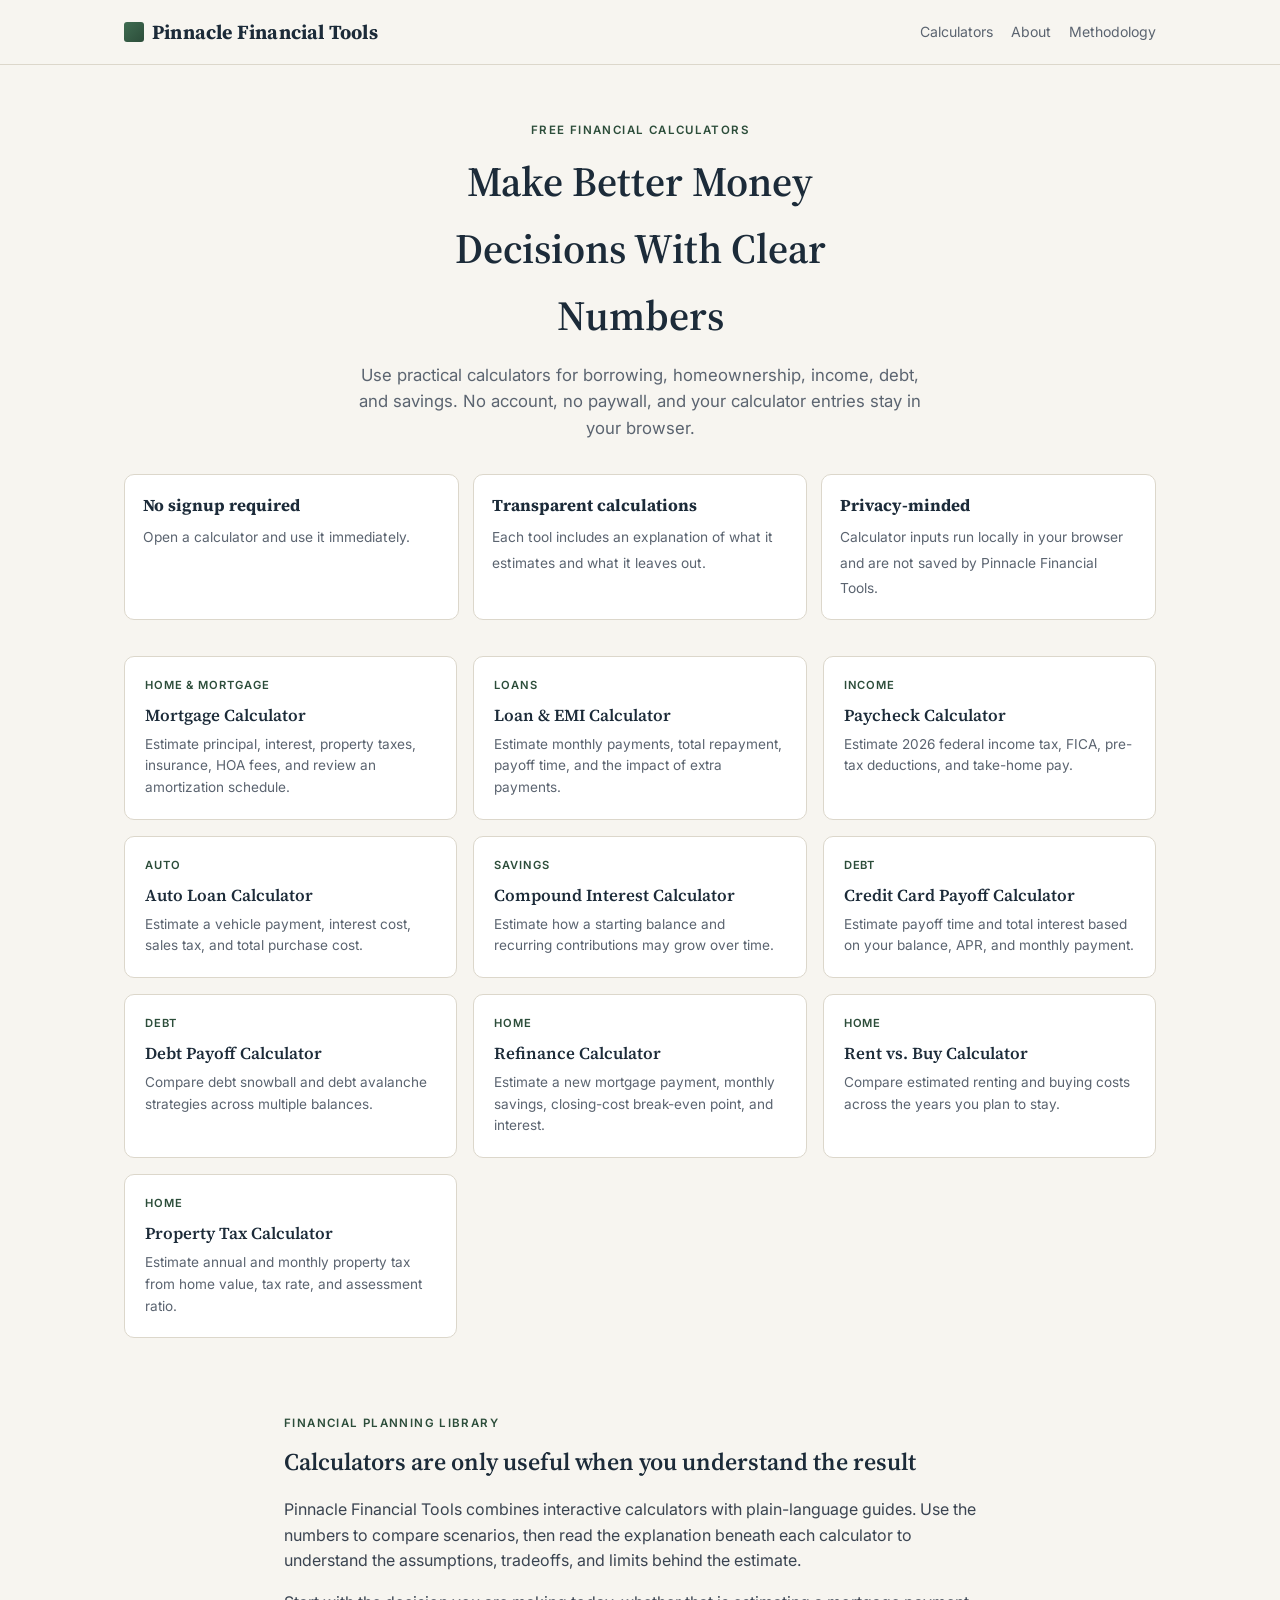
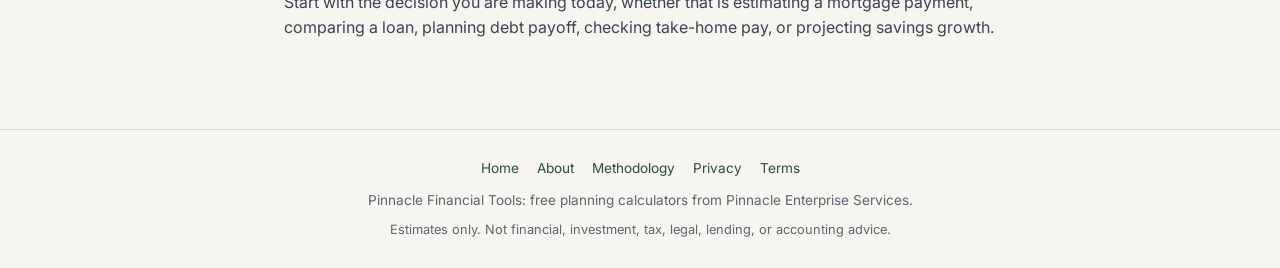
==== index.html @ a16d4d24 "Add files via upload" ====
<!DOCTYPE html>
<html lang="en">
<head>
<meta charset="UTF-8">
<meta name="viewport" content="width=device-width, initial-scale=1.0">
<title>Free Financial Calculators | Pinnacle Financial Tools</title>
<meta name="description" content="Free financial calculators for mortgages, loans, paycheck estimates, debt payoff, savings, refinancing, property tax, and more. No signup required.">
<meta name="robots" content="index,follow">
<link rel="canonical" href="https://pinnacle-financial-tools.netlify.app/">
<link rel="preconnect" href="https://fonts.googleapis.com">
<link href="https://fonts.googleapis.com/css2?family=Source+Serif+4:opsz,wght@8..60,400;8..60,600;8..60,700&family=Inter:wght@400;500;600;700&family=IBM+Plex+Mono:wght@400;500&display=swap" rel="stylesheet">
<link rel="stylesheet" href="styles.css">
</head>
<body><header class="site"><div class="site-inner"><div class="logo"><a class="brand-link" href="index.html"><span class="mark"></span>Pinnacle Financial Tools</a></div><nav class="site"><a href="index.html#calculators">Calculators</a><a href="about.html">About</a><a href="methodology.html">Methodology</a></nav></div></header>
<main>
<section class="top-hero"><div class="eyebrow">Free Financial Calculators</div><h1>Make Better Money Decisions With Clear Numbers</h1><p>Use practical calculators for borrowing, homeownership, income, debt, and savings. No account, no paywall, and your calculator entries stay in your browser.</p></section>
<section class="trust-strip" aria-label="Site benefits"><div class="trust-item"><strong>No signup required</strong><span>Open a calculator and use it immediately.</span></div><div class="trust-item"><strong>Transparent calculations</strong><span>Each tool includes an explanation of what it estimates and what it leaves out.</span></div><div class="trust-item"><strong>Privacy-minded</strong><span>Calculator inputs run locally in your browser and are not saved by Pinnacle Financial Tools.</span></div></section>
<section id="calculators"><div class="grid"><a class="card" href="mortgage-calculator.html"><div class="tag">Home & Mortgage</div><h3>Mortgage Calculator</h3><p>Estimate principal, interest, property taxes, insurance, HOA fees, and review an amortization schedule.</p></a>
<a class="card" href="loan-calculator.html"><div class="tag">Loans</div><h3>Loan & EMI Calculator</h3><p>Estimate monthly payments, total repayment, payoff time, and the impact of extra payments.</p></a>
<a class="card" href="paycheck-calculator.html"><div class="tag">Income</div><h3>Paycheck Calculator</h3><p>Estimate 2026 federal income tax, FICA, pre-tax deductions, and take-home pay.</p></a>
<a class="card" href="auto-loan-calculator.html"><div class="tag">Auto</div><h3>Auto Loan Calculator</h3><p>Estimate a vehicle payment, interest cost, sales tax, and total purchase cost.</p></a>
<a class="card" href="compound-interest-calculator.html"><div class="tag">Savings</div><h3>Compound Interest Calculator</h3><p>Estimate how a starting balance and recurring contributions may grow over time.</p></a>
<a class="card" href="credit-card-payoff-calculator.html"><div class="tag">Debt</div><h3>Credit Card Payoff Calculator</h3><p>Estimate payoff time and total interest based on your balance, APR, and monthly payment.</p></a>
<a class="card" href="debt-payoff-calculator.html"><div class="tag">Debt</div><h3>Debt Payoff Calculator</h3><p>Compare debt snowball and debt avalanche strategies across multiple balances.</p></a>
<a class="card" href="refinance-calculator.html"><div class="tag">Home</div><h3>Refinance Calculator</h3><p>Estimate a new mortgage payment, monthly savings, closing-cost break-even point, and interest.</p></a>
<a class="card" href="rent-vs-buy-calculator.html"><div class="tag">Home</div><h3>Rent vs. Buy Calculator</h3><p>Compare estimated renting and buying costs across the years you plan to stay.</p></a>
<a class="card" href="property-tax-calculator.html"><div class="tag">Home</div><h3>Property Tax Calculator</h3><p>Estimate annual and monthly property tax from home value, tax rate, and assessment ratio.</p></a></div></section>
<article class="page-content" style="padding-top:20px"><div class="eyebrow">Financial Planning Library</div><h2 style="margin-top:0">Calculators are only useful when you understand the result</h2><p>Pinnacle Financial Tools combines interactive calculators with plain-language guides. Use the numbers to compare scenarios, then read the explanation beneath each calculator to understand the assumptions, tradeoffs, and limits behind the estimate.</p><p>Start with the decision you are making today, whether that is estimating a mortgage payment, comparing a loan, planning debt payoff, checking take-home pay, or projecting savings growth.</p></article>
</main><footer class="site-footer"><div class="footer-links"><a href="index.html">Home</a><a href="about.html">About</a><a href="methodology.html">Methodology</a><a href="privacy.html">Privacy</a><a href="terms.html">Terms</a></div><div>Pinnacle Financial Tools: free planning calculators from Pinnacle Enterprise Services.</div><div class="updated">Estimates only. Not financial, investment, tax, legal, lending, or accounting advice.</div></footer></body></html>
---- styles.css ----
:root{
    --ink:#1c2b39; --paper:#f7f5f0; --paper-raised:#ffffff;
    --forest:#3f6c51; --forest-dark:#2c4d3a; --gold:#c9a24b;
    --slate:#5b6470; --line:#dcd7cb; --interest:#c9a24b; --principal:#3f6c51;
  }
  *{box-sizing:border-box;}
  html{scroll-behavior:smooth;}
  body{margin:0; background:var(--paper); color:var(--ink); font-family:'Inter',sans-serif; line-height:1.6;}
  h1,h2,h3{font-family:'Source Serif 4',serif; font-weight:600; margin:0 0 .4em 0; color:var(--ink);}
  .mono{font-family:'IBM Plex Mono',monospace;}
  a{color:var(--forest-dark);}

  header.site{border-bottom:1px solid var(--line); background:var(--paper); position:sticky; top:0; z-index:20;}
  .site-inner{max-width:1080px; margin:0 auto; padding:16px 24px; display:flex; align-items:center; justify-content:space-between; flex-wrap:wrap; gap:10px;}
  .logo{font-family:'Source Serif 4',serif; font-weight:700; font-size:1.25rem; letter-spacing:.01em; display:flex; align-items:center; gap:8px;}
  .logo .mark{width:20px;height:20px;border-radius:3px; background:linear-gradient(135deg,var(--forest) 0%, var(--forest-dark) 100%); display:inline-block;}
  nav.site{display:flex; flex-wrap:wrap; gap:4px 18px;}
  nav.site a{color:var(--slate); text-decoration:none; font-size:.88rem;}
  nav.site a:hover{color:var(--ink);}

  .top-hero{max-width:1080px; margin:0 auto; padding:56px 24px 10px; text-align:center;}
  .eyebrow{text-transform:uppercase; letter-spacing:.12em; font-size:.72rem; color:var(--forest-dark); font-weight:600; margin-bottom:10px;}
  .top-hero h1{font-size:2.6rem; max-width:20ch; margin:0 auto .3em;}
  .top-hero p{color:var(--slate); max-width:52ch; margin:0 auto; font-size:1.05rem;}

  section.tool{border-top:1px solid var(--line); padding-top:8px; scroll-margin-top:70px;}
  .tool-hero{max-width:1080px; margin:0 auto; padding:48px 24px 8px; scroll-margin-top:70px;}
  .tool-hero h2.tool-title{font-size:2.1rem; max-width:16ch;}
  .tool-hero p.lede{color:var(--slate); max-width:56ch; font-size:1.02rem;}

  .calc-wrap{max-width:1080px; margin:24px auto 0; padding:0 24px 48px; display:grid; grid-template-columns:1fr 1.1fr; gap:28px;}
  @media (max-width:860px){ .calc-wrap{grid-template-columns:1fr;} }

  .panel{background:var(--paper-raised); border:1px solid var(--line); border-radius:10px; padding:28px;}
  .field{margin-bottom:20px;}
  .field label{display:flex; justify-content:space-between; align-items:baseline; font-size:.85rem; font-weight:600; color:var(--ink); margin-bottom:8px;}
  .field label .val{font-family:'IBM Plex Mono',monospace; color:var(--forest-dark); font-weight:500;}
  input[type=range]{width:100%; -webkit-appearance:none; height:4px; border-radius:2px; background:var(--line); outline:none; margin:6px 0;}
  input[type=range]::-webkit-slider-thumb{-webkit-appearance:none; width:16px; height:16px; border-radius:50%; background:var(--forest); cursor:pointer; border:2px solid var(--paper-raised); box-shadow:0 0 0 1px var(--forest);}
  .numfield{display:flex; align-items:center; border:1px solid var(--line); border-radius:6px; overflow:hidden; background:var(--paper);}
  .numfield span{padding:9px 10px; color:var(--slate); font-size:.85rem; background:#efece3; border-right:1px solid var(--line);}
  .numfield input[type=number]{border:none; background:transparent; padding:9px 10px; width:100%; font-family:'IBM Plex Mono',monospace; font-size:.95rem; color:var(--ink); outline:none;}
  select{width:100%; padding:9px 10px; border:1px solid var(--line); border-radius:6px; background:var(--paper); font-family:'Inter',sans-serif; font-size:.9rem; color:var(--ink);}

  .result-panel{background:var(--ink); color:var(--paper); border-radius:10px; padding:28px; display:flex; flex-direction:column; gap:22px;}
  .result-top{display:flex; justify-content:space-between; gap:20px; flex-wrap:wrap;}
  .result-block .label{font-size:.72rem; text-transform:uppercase; letter-spacing:.1em; color:#9fb0a6; margin-bottom:6px;}
  .result-block .figure{font-family:'Source Serif 4',serif; font-size:2rem; font-weight:600;}
  .result-block.small .figure{font-size:1.3rem; font-family:'IBM Plex Mono',monospace; font-weight:500;}

  .split-bar{height:14px; border-radius:7px; overflow:hidden; display:flex; width:100%; border:1px solid rgba(255,255,255,.15);}
  .split-bar div{transition:width .3s ease;}
  .split-legend{display:flex; gap:16px; font-size:.78rem; color:#c9d1cc; flex-wrap:wrap;}
  .split-legend .dot{width:9px;height:9px;border-radius:50%;display:inline-block;margin-right:6px;}

  .schedule-toggle{background:transparent; border:1px solid rgba(255,255,255,.3); color:var(--paper); padding:9px 14px; border-radius:6px; font-size:.85rem; cursor:pointer; align-self:flex-start; font-family:'Inter',sans-serif;}
  .schedule-toggle:hover{background:rgba(255,255,255,.08);}

  .schedule-table{max-width:1080px; margin:0 auto; padding:0 24px 40px; display:none;}
  .schedule-table.open{display:block;}
  .schedule-table table{width:100%; border-collapse:collapse; font-size:.85rem;}
  .schedule-table th{text-align:right; padding:10px 8px; border-bottom:2px solid var(--ink); font-family:'Inter',sans-serif; font-weight:600; color:var(--slate); font-size:.75rem; text-transform:uppercase; letter-spacing:.06em;}
  .schedule-table th:first-child, .schedule-table td:first-child{text-align:left;}
  .schedule-table td{text-align:right; padding:8px; border-bottom:1px solid var(--line); font-family:'IBM Plex Mono',monospace;}
  .schedule-table tbody tr:hover{background:#efece3;}

  .breakdown-table{width:100%; border-collapse:collapse; font-size:.85rem;}
  .breakdown-table td{padding:7px 0; border-bottom:1px solid rgba(255,255,255,.1);}
  .breakdown-table td:last-child{text-align:right; font-family:'IBM Plex Mono',monospace;}

  article.guide{max-width:720px; margin:0 auto; padding:4px 24px 60px;}
  article.guide h3{font-size:1.25rem; margin-top:2em;}
  article.guide p{color:#3a4451; font-size:1rem;}
  .disclaimer{background:#efece3; border:1px solid var(--line); border-radius:8px; padding:14px 16px; font-size:.85rem; color:var(--slate); margin-top:20px;}

  .grid{max-width:1080px; margin:36px auto; padding:0 24px 20px; display:grid; grid-template-columns:repeat(3,1fr); gap:16px;}
  @media (max-width:760px){ .grid{grid-template-columns:1fr;} }
  .card{
    display:block; background:var(--paper-raised); border:1px solid var(--line); border-radius:10px;
    padding:20px; text-decoration:none; transition:border-color .15s ease, transform .15s ease;
  }
  .card:not(.disabled):hover{border-color:var(--forest); transform:translateY(-2px);}
  .card .tag{font-size:.7rem; text-transform:uppercase; letter-spacing:.08em; color:var(--forest-dark); font-weight:600; margin-bottom:8px;}
  .card h3{font-size:1.05rem; color:var(--ink); margin-bottom:4px;}
  .card p{color:var(--slate); font-size:.85rem; margin:0;}
  .card.disabled{opacity:.5; pointer-events:none;}

  footer{border-top:1px solid var(--line); padding:28px 24px; text-align:center; color:var(--slate); font-size:.85rem;}


/* Multi-page additions */
body{min-height:100vh;display:flex;flex-direction:column;}
main{flex:1;}
.brand-link{color:var(--ink);text-decoration:none;display:flex;align-items:center;gap:8px;}
.nav-cta{font-weight:600;color:var(--forest-dark)!important;}
.breadcrumbs{max-width:1080px;margin:0 auto;padding:22px 24px 0;font-size:.82rem;color:var(--slate);}
.breadcrumbs a{text-decoration:none;}
.trust-strip{max-width:1080px;margin:22px auto 10px;padding:0 24px;display:grid;grid-template-columns:repeat(3,1fr);gap:14px;}
.trust-item{background:var(--paper-raised);border:1px solid var(--line);border-radius:10px;padding:18px;}
.trust-item strong{display:block;font-family:'Source Serif 4',serif;font-size:1.05rem;margin-bottom:4px;}
.trust-item span{color:var(--slate);font-size:.86rem;}
.page-content{max-width:760px;margin:0 auto;padding:52px 24px 72px;}
.page-content h1{font-size:2.45rem;}
.page-content h2{font-size:1.5rem;margin-top:1.8em;}
.page-content h3{font-size:1.15rem;margin-top:1.5em;}
.page-content p,.page-content li{color:#3a4451;}
.notice{background:#efece3;border:1px solid var(--line);border-radius:8px;padding:16px 18px;margin:22px 0;color:var(--slate);}
.related{max-width:1080px;margin:0 auto;padding:0 24px 60px;}
.related h2{text-align:center;margin-bottom:18px;}
.related-grid{display:grid;grid-template-columns:repeat(3,1fr);gap:16px;}
.related-card{background:var(--paper-raised);border:1px solid var(--line);border-radius:10px;padding:18px;text-decoration:none;}
.related-card strong{display:block;color:var(--ink);margin-bottom:4px;}
.related-card span{color:var(--slate);font-size:.84rem;}
.source-note{font-size:.84rem;color:var(--slate);border-left:3px solid var(--forest);padding-left:12px;margin-top:18px;}
.site-footer{margin-top:auto;}
.footer-links{display:flex;justify-content:center;gap:18px;flex-wrap:wrap;margin-bottom:10px;}
.footer-links a{text-decoration:none;}
.updated{font-size:.8rem;color:var(--slate);margin-top:8px;}
@media (max-width:760px){.trust-strip,.related-grid{grid-template-columns:1fr}.top-hero h1,.page-content h1{font-size:2rem}.site-inner{align-items:flex-start}.calc-wrap{padding-bottom:34px}.panel,.result-panel{padding:22px}.tool-hero{padding-top:34px}.related{padding-bottom:40px}}
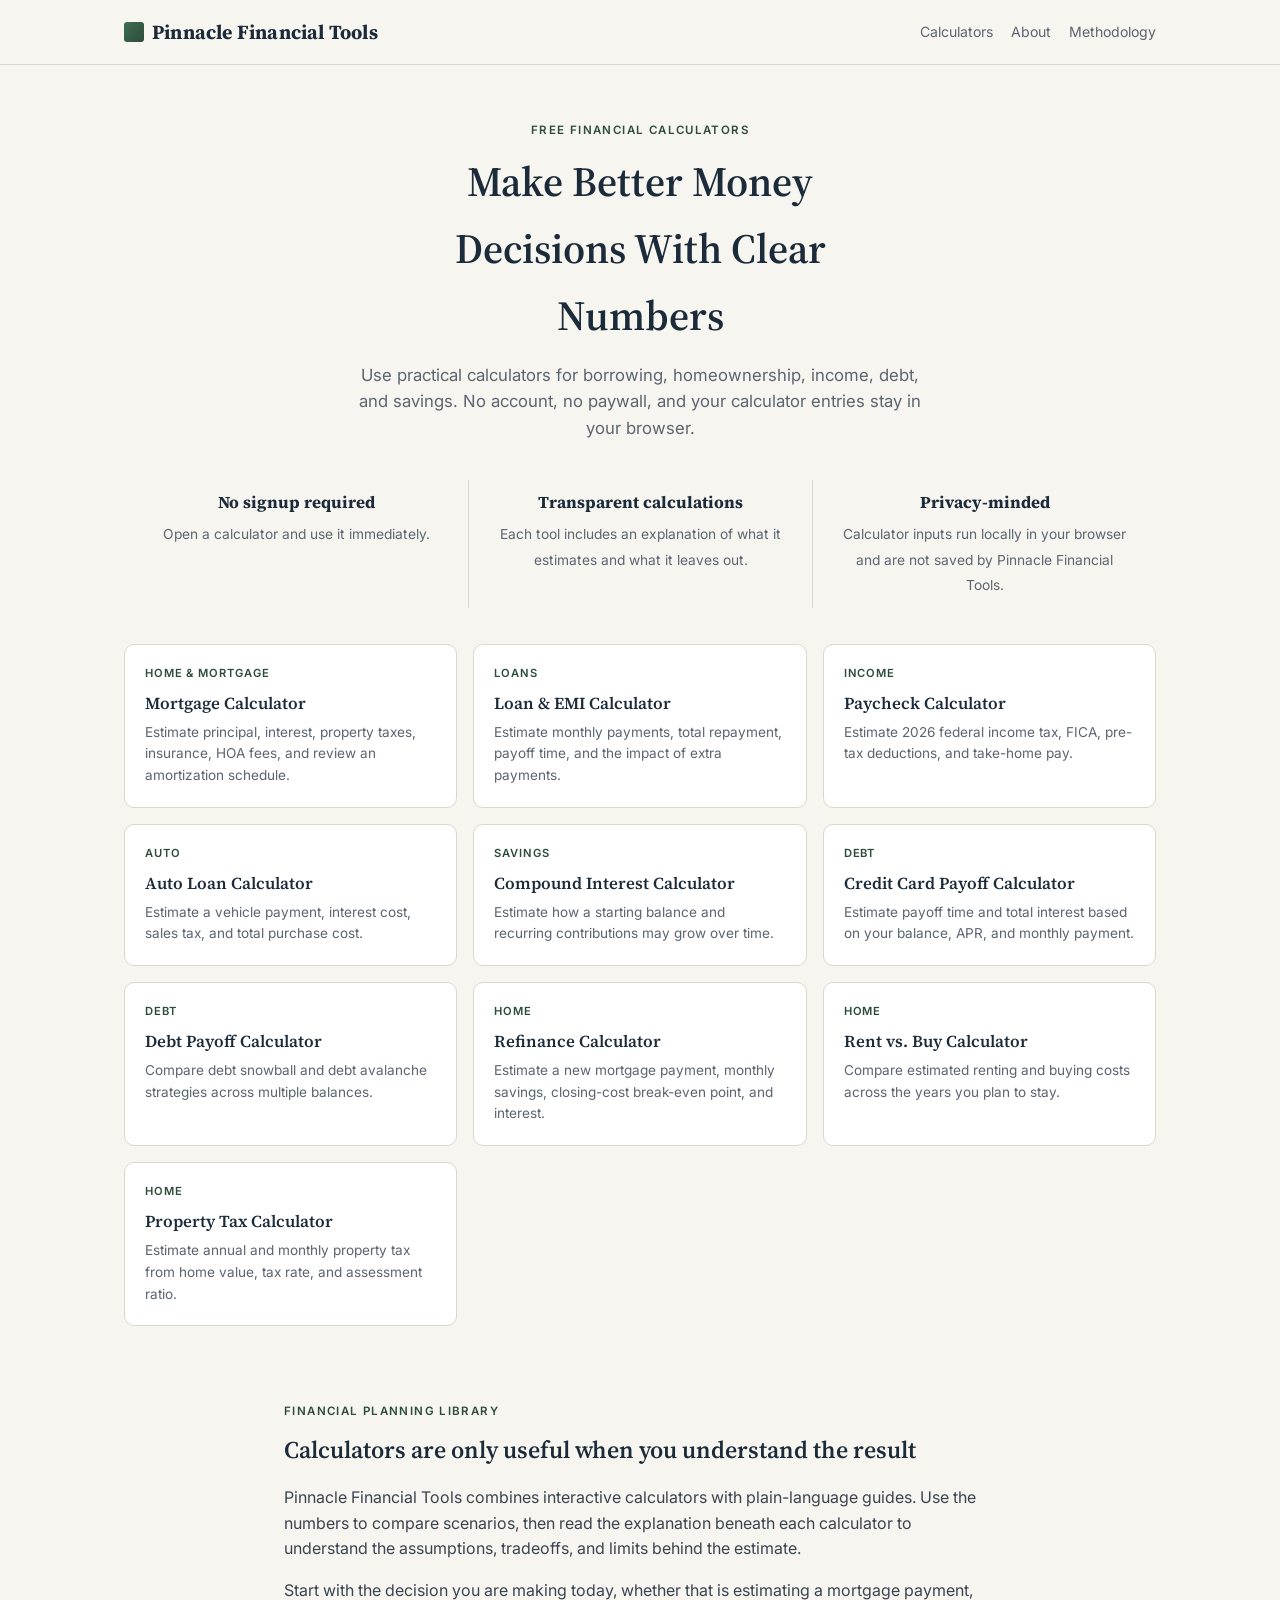
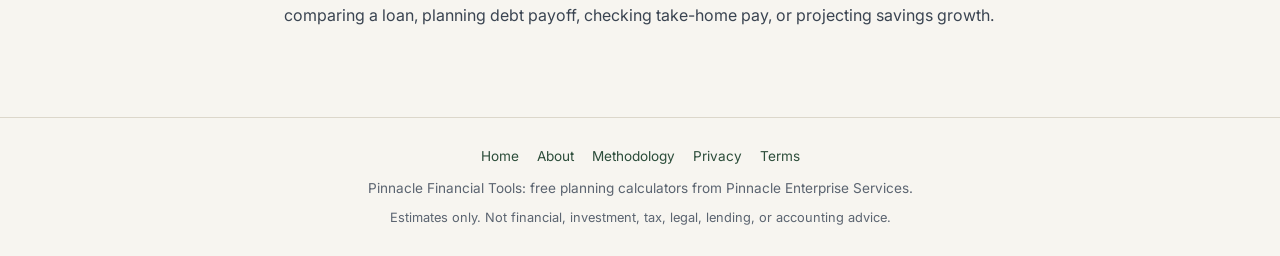
==== commit 4d7e21f6: "Add Google Search Console verification" ====
--- a/index.html
+++ b/index.html
@@ -3,6 +3,7 @@
 <head>
 <meta charset="UTF-8">
 <meta name="viewport" content="width=device-width, initial-scale=1.0">
+<meta name="google-site-verification" content="i4J6NFvgO1OXLMHtRj454RAOosFogVKFeoJqET0bvx8" />
 <title>Free Financial Calculators | Pinnacle Financial Tools</title>
 <meta name="description" content="Free financial calculators for mortgages, loans, paycheck estimates, debt payoff, savings, refinancing, property tax, and more. No signup required.">
 <meta name="robots" content="index,follow">
@@ -26,4 +27,4 @@
 <a class="card" href="rent-vs-buy-calculator.html"><div class="tag">Home</div><h3>Rent vs. Buy Calculator</h3><p>Compare estimated renting and buying costs across the years you plan to stay.</p></a>
 <a class="card" href="property-tax-calculator.html"><div class="tag">Home</div><h3>Property Tax Calculator</h3><p>Estimate annual and monthly property tax from home value, tax rate, and assessment ratio.</p></a></div></section>
 <article class="page-content" style="padding-top:20px"><div class="eyebrow">Financial Planning Library</div><h2 style="margin-top:0">Calculators are only useful when you understand the result</h2><p>Pinnacle Financial Tools combines interactive calculators with plain-language guides. Use the numbers to compare scenarios, then read the explanation beneath each calculator to understand the assumptions, tradeoffs, and limits behind the estimate.</p><p>Start with the decision you are making today, whether that is estimating a mortgage payment, comparing a loan, planning debt payoff, checking take-home pay, or projecting savings growth.</p></article>
-</main><footer class="site-footer"><div class="footer-links"><a href="index.html">Home</a><a href="about.html">About</a><a href="methodology.html">Methodology</a><a href="privacy.html">Privacy</a><a href="terms.html">Terms</a></div><div>Pinnacle Financial Tools: free planning calculators from Pinnacle Enterprise Services.</div><div class="updated">Estimates only. Not financial, investment, tax, legal, lending, or accounting advice.</div></footer></body></html>+</main><footer class="site-footer"><div class="footer-links"><a href="index.html">Home</a><a href="about.html">About</a><a href="methodology.html">Methodology</a><a href="privacy.html">Privacy</a><a href="terms.html">Terms</a></div><div>Pinnacle Financial Tools: free planning calculators from Pinnacle Enterprise Services.</div><div class="updated">Estimates only. Not financial, investment, tax, legal, lending, or accounting advice.</div></footer></body></html>
--- a/styles.css
+++ b/styles.css
@@ -1,120 +1,173 @@
+:root{
+  --ink:#1c2b39; --paper:#f7f5f0; --paper-raised:#ffffff;
+  --forest:#3f6c51; --forest-dark:#2c4d3a; --gold:#c9a24b;
+  --slate:#5b6470; --line:#dcd7cb; --interest:#c9a24b; --principal:#3f6c51;
+}
+*{box-sizing:border-box;}
+html{scroll-behavior:smooth;}
+body{margin:0; background:var(--paper); color:var(--ink); font-family:'Inter',sans-serif; line-height:1.6;}
+h1,h2,h3{font-family:'Source Serif 4',serif; font-weight:600; margin:0 0 .4em 0; color:var(--ink);}
+.mono{font-family:'IBM Plex Mono',monospace;}
+a{color:var(--forest-dark);}
 
-  :root{
-    --ink:#1c2b39; --paper:#f7f5f0; --paper-raised:#ffffff;
-    --forest:#3f6c51; --forest-dark:#2c4d3a; --gold:#c9a24b;
-    --slate:#5b6470; --line:#dcd7cb; --interest:#c9a24b; --principal:#3f6c51;
-  }
-  *{box-sizing:border-box;}
-  html{scroll-behavior:smooth;}
-  body{margin:0; background:var(--paper); color:var(--ink); font-family:'Inter',sans-serif; line-height:1.6;}
-  h1,h2,h3{font-family:'Source Serif 4',serif; font-weight:600; margin:0 0 .4em 0; color:var(--ink);}
-  .mono{font-family:'IBM Plex Mono',monospace;}
-  a{color:var(--forest-dark);}
+header.site{border-bottom:1px solid var(--line); background:var(--paper); position:sticky; top:0; z-index:20;}
+.site-inner{max-width:1080px; margin:0 auto; padding:16px 24px; display:flex; align-items:center; justify-content:space-between; flex-wrap:wrap; gap:10px;}
+.logo{font-family:'Source Serif 4',serif; font-weight:700; font-size:1.25rem; letter-spacing:.01em; display:flex; align-items:center; gap:8px;}
+.logo .mark{width:20px;height:20px;border-radius:3px; background:linear-gradient(135deg,var(--forest) 0%, var(--forest-dark) 100%); display:inline-block;}
+nav.site{display:flex; flex-wrap:wrap; gap:4px 18px;}
+nav.site a{color:var(--slate); text-decoration:none; font-size:.88rem;}
+nav.site a:hover{color:var(--ink);}
 
-  header.site{border-bottom:1px solid var(--line); background:var(--paper); position:sticky; top:0; z-index:20;}
-  .site-inner{max-width:1080px; margin:0 auto; padding:16px 24px; display:flex; align-items:center; justify-content:space-between; flex-wrap:wrap; gap:10px;}
-  .logo{font-family:'Source Serif 4',serif; font-weight:700; font-size:1.25rem; letter-spacing:.01em; display:flex; align-items:center; gap:8px;}
-  .logo .mark{width:20px;height:20px;border-radius:3px; background:linear-gradient(135deg,var(--forest) 0%, var(--forest-dark) 100%); display:inline-block;}
-  nav.site{display:flex; flex-wrap:wrap; gap:4px 18px;}
-  nav.site a{color:var(--slate); text-decoration:none; font-size:.88rem;}
-  nav.site a:hover{color:var(--ink);}
+.top-hero{max-width:1080px; margin:0 auto; padding:56px 24px 10px; text-align:center;}
+.eyebrow{text-transform:uppercase; letter-spacing:.12em; font-size:.72rem; color:var(--forest-dark); font-weight:600; margin-bottom:10px;}
+.top-hero h1{font-size:2.6rem; max-width:20ch; margin:0 auto .3em;}
+.top-hero p{color:var(--slate); max-width:52ch; margin:0 auto; font-size:1.05rem;}
 
-  .top-hero{max-width:1080px; margin:0 auto; padding:56px 24px 10px; text-align:center;}
-  .eyebrow{text-transform:uppercase; letter-spacing:.12em; font-size:.72rem; color:var(--forest-dark); font-weight:600; margin-bottom:10px;}
-  .top-hero h1{font-size:2.6rem; max-width:20ch; margin:0 auto .3em;}
-  .top-hero p{color:var(--slate); max-width:52ch; margin:0 auto; font-size:1.05rem;}
+section.tool{border-top:1px solid var(--line); padding-top:8px; scroll-margin-top:70px;}
+.tool-hero{max-width:1080px; margin:0 auto; padding:48px 24px 8px; scroll-margin-top:70px;}
+.tool-hero h2.tool-title{font-size:2.1rem; max-width:16ch;}
+.tool-hero p.lede{color:var(--slate); max-width:56ch; font-size:1.02rem;}
 
-  section.tool{border-top:1px solid var(--line); padding-top:8px; scroll-margin-top:70px;}
-  .tool-hero{max-width:1080px; margin:0 auto; padding:48px 24px 8px; scroll-margin-top:70px;}
-  .tool-hero h2.tool-title{font-size:2.1rem; max-width:16ch;}
-  .tool-hero p.lede{color:var(--slate); max-width:56ch; font-size:1.02rem;}
+.calc-wrap{max-width:1080px; margin:24px auto 0; padding:0 24px 48px; display:grid; grid-template-columns:1fr 1.1fr; gap:28px;}
+@media (max-width:860px){ .calc-wrap{grid-template-columns:1fr;} }
 
-  .calc-wrap{max-width:1080px; margin:24px auto 0; padding:0 24px 48px; display:grid; grid-template-columns:1fr 1.1fr; gap:28px;}
-  @media (max-width:860px){ .calc-wrap{grid-template-columns:1fr;} }
+.panel{background:var(--paper-raised); border:1px solid var(--line); border-radius:10px; padding:28px;}
+.field{margin-bottom:20px;}
+.field label{display:flex; justify-content:space-between; align-items:baseline; font-size:.85rem; font-weight:600; color:var(--ink); margin-bottom:8px;}
+.field label .val{font-family:'IBM Plex Mono',monospace; color:var(--forest-dark); font-weight:500;}
+input[type=range]{width:100%; -webkit-appearance:none; height:4px; border-radius:2px; background:var(--line); outline:none; margin:6px 0;}
+input[type=range]::-webkit-slider-thumb{-webkit-appearance:none; width:16px; height:16px; border-radius:50%; background:var(--forest); cursor:pointer; border:2px solid var(--paper-raised); box-shadow:0 0 0 1px var(--forest);}
+.numfield{display:flex; align-items:center; border:1px solid var(--line); border-radius:6px; overflow:hidden; background:var(--paper);}
+.numfield span{padding:9px 10px; color:var(--slate); font-size:.85rem; background:#efece3; border-right:1px solid var(--line);}
+.numfield input[type=number]{border:none; background:transparent; padding:9px 10px; width:100%; font-family:'IBM Plex Mono',monospace; font-size:.95rem; color:var(--ink); outline:none;}
+select{width:100%; padding:9px 10px; border:1px solid var(--line); border-radius:6px; background:var(--paper); font-family:'Inter',sans-serif; font-size:.9rem; color:var(--ink);}
 
-  .panel{background:var(--paper-raised); border:1px solid var(--line); border-radius:10px; padding:28px;}
-  .field{margin-bottom:20px;}
-  .field label{display:flex; justify-content:space-between; align-items:baseline; font-size:.85rem; font-weight:600; color:var(--ink); margin-bottom:8px;}
-  .field label .val{font-family:'IBM Plex Mono',monospace; color:var(--forest-dark); font-weight:500;}
-  input[type=range]{width:100%; -webkit-appearance:none; height:4px; border-radius:2px; background:var(--line); outline:none; margin:6px 0;}
-  input[type=range]::-webkit-slider-thumb{-webkit-appearance:none; width:16px; height:16px; border-radius:50%; background:var(--forest); cursor:pointer; border:2px solid var(--paper-raised); box-shadow:0 0 0 1px var(--forest);}
-  .numfield{display:flex; align-items:center; border:1px solid var(--line); border-radius:6px; overflow:hidden; background:var(--paper);}
-  .numfield span{padding:9px 10px; color:var(--slate); font-size:.85rem; background:#efece3; border-right:1px solid var(--line);}
-  .numfield input[type=number]{border:none; background:transparent; padding:9px 10px; width:100%; font-family:'IBM Plex Mono',monospace; font-size:.95rem; color:var(--ink); outline:none;}
-  select{width:100%; padding:9px 10px; border:1px solid var(--line); border-radius:6px; background:var(--paper); font-family:'Inter',sans-serif; font-size:.9rem; color:var(--ink);}
+.result-panel{background:var(--ink); color:var(--paper); border-radius:10px; padding:28px; display:flex; flex-direction:column; gap:22px;}
+.result-top{display:flex; justify-content:space-between; gap:20px; flex-wrap:wrap;}
+.result-block .label{font-size:.72rem; text-transform:uppercase; letter-spacing:.1em; color:#9fb0a6; margin-bottom:6px;}
+.result-block .figure{font-family:'Source Serif 4',serif; font-size:2rem; font-weight:600;}
+.result-block.small .figure{font-size:1.3rem; font-family:'IBM Plex Mono',monospace; font-weight:500;}
 
-  .result-panel{background:var(--ink); color:var(--paper); border-radius:10px; padding:28px; display:flex; flex-direction:column; gap:22px;}
-  .result-top{display:flex; justify-content:space-between; gap:20px; flex-wrap:wrap;}
-  .result-block .label{font-size:.72rem; text-transform:uppercase; letter-spacing:.1em; color:#9fb0a6; margin-bottom:6px;}
-  .result-block .figure{font-family:'Source Serif 4',serif; font-size:2rem; font-weight:600;}
-  .result-block.small .figure{font-size:1.3rem; font-family:'IBM Plex Mono',monospace; font-weight:500;}
+.split-bar{height:14px; border-radius:7px; overflow:hidden; display:flex; width:100%; border:1px solid rgba(255,255,255,.15);}
+.split-bar div{transition:width .3s ease;}
+.split-legend{display:flex; gap:16px; font-size:.78rem; color:#c9d1cc; flex-wrap:wrap;}
+.split-legend .dot{width:9px;height:9px;border-radius:50%;display:inline-block;margin-right:6px;}
 
-  .split-bar{height:14px; border-radius:7px; overflow:hidden; display:flex; width:100%; border:1px solid rgba(255,255,255,.15);}
-  .split-bar div{transition:width .3s ease;}
-  .split-legend{display:flex; gap:16px; font-size:.78rem; color:#c9d1cc; flex-wrap:wrap;}
-  .split-legend .dot{width:9px;height:9px;border-radius:50%;display:inline-block;margin-right:6px;}
+.schedule-toggle{background:transparent; border:1px solid rgba(255,255,255,.3); color:var(--paper); padding:9px 14px; border-radius:6px; font-size:.85rem; cursor:pointer; align-self:flex-start; font-family:'Inter',sans-serif;}
+.schedule-toggle:hover{background:rgba(255,255,255,.08);}
 
-  .schedule-toggle{background:transparent; border:1px solid rgba(255,255,255,.3); color:var(--paper); padding:9px 14px; border-radius:6px; font-size:.85rem; cursor:pointer; align-self:flex-start; font-family:'Inter',sans-serif;}
-  .schedule-toggle:hover{background:rgba(255,255,255,.08);}
+.schedule-table{max-width:1080px; margin:0 auto; padding:0 24px 40px; display:none;}
+.schedule-table.open{display:block;}
+.schedule-table table{width:100%; border-collapse:collapse; font-size:.85rem;}
+.schedule-table th{text-align:right; padding:10px 8px; border-bottom:2px solid var(--ink); font-family:'Inter',sans-serif; font-weight:600; color:var(--slate); font-size:.75rem; text-transform:uppercase; letter-spacing:.06em;}
+.schedule-table th:first-child, .schedule-table td:first-child{text-align:left;}
+.schedule-table td{text-align:right; padding:8px; border-bottom:1px solid var(--line); font-family:'IBM Plex Mono',monospace;}
+.schedule-table tbody tr:hover{background:#efece3;}
 
-  .schedule-table{max-width:1080px; margin:0 auto; padding:0 24px 40px; display:none;}
-  .schedule-table.open{display:block;}
-  .schedule-table table{width:100%; border-collapse:collapse; font-size:.85rem;}
-  .schedule-table th{text-align:right; padding:10px 8px; border-bottom:2px solid var(--ink); font-family:'Inter',sans-serif; font-weight:600; color:var(--slate); font-size:.75rem; text-transform:uppercase; letter-spacing:.06em;}
-  .schedule-table th:first-child, .schedule-table td:first-child{text-align:left;}
-  .schedule-table td{text-align:right; padding:8px; border-bottom:1px solid var(--line); font-family:'IBM Plex Mono',monospace;}
-  .schedule-table tbody tr:hover{background:#efece3;}
+.breakdown-table{width:100%; border-collapse:collapse; font-size:.85rem;}
+.breakdown-table td{padding:7px 0; border-bottom:1px solid rgba(255,255,255,.1);}
+.breakdown-table td:last-child{text-align:right; font-family:'IBM Plex Mono',monospace;}
 
-  .breakdown-table{width:100%; border-collapse:collapse; font-size:.85rem;}
-  .breakdown-table td{padding:7px 0; border-bottom:1px solid rgba(255,255,255,.1);}
-  .breakdown-table td:last-child{text-align:right; font-family:'IBM Plex Mono',monospace;}
+article.guide{max-width:720px; margin:0 auto; padding:4px 24px 60px;}
+article.guide h3{font-size:1.25rem; margin-top:2em;}
+article.guide p{color:#3a4451; font-size:1rem;}
+.disclaimer{background:#efece3; border:1px solid var(--line); border-radius:8px; padding:14px 16px; font-size:.85rem; color:var(--slate); margin-top:20px;}
 
-  article.guide{max-width:720px; margin:0 auto; padding:4px 24px 60px;}
-  article.guide h3{font-size:1.25rem; margin-top:2em;}
-  article.guide p{color:#3a4451; font-size:1rem;}
-  .disclaimer{background:#efece3; border:1px solid var(--line); border-radius:8px; padding:14px 16px; font-size:.85rem; color:var(--slate); margin-top:20px;}
+.grid{max-width:1080px; margin:36px auto; padding:0 24px 20px; display:grid; grid-template-columns:repeat(3,1fr); gap:16px;}
+@media (max-width:760px){ .grid{grid-template-columns:1fr;} }
 
-  .grid{max-width:1080px; margin:36px auto; padding:0 24px 20px; display:grid; grid-template-columns:repeat(3,1fr); gap:16px;}
-  @media (max-width:760px){ .grid{grid-template-columns:1fr;} }
-  .card{
-    display:block; background:var(--paper-raised); border:1px solid var(--line); border-radius:10px;
-    padding:20px; text-decoration:none; transition:border-color .15s ease, transform .15s ease;
-  }
-  .card:not(.disabled):hover{border-color:var(--forest); transform:translateY(-2px);}
-  .card .tag{font-size:.7rem; text-transform:uppercase; letter-spacing:.08em; color:var(--forest-dark); font-weight:600; margin-bottom:8px;}
-  .card h3{font-size:1.05rem; color:var(--ink); margin-bottom:4px;}
-  .card p{color:var(--slate); font-size:.85rem; margin:0;}
-  .card.disabled{opacity:.5; pointer-events:none;}
+.card{
+  display:block; background:var(--paper-raised); border:1px solid var(--line); border-radius:10px;
+  padding:20px; text-decoration:none; transition:border-color .15s ease, transform .15s ease;
+}
+.card:not(.disabled):hover{border-color:var(--forest); transform:translateY(-2px);}
+.card .tag{font-size:.7rem; text-transform:uppercase; letter-spacing:.08em; color:var(--forest-dark); font-weight:600; margin-bottom:8px;}
+.card h3{font-size:1.05rem; color:var(--ink); margin-bottom:4px;}
+.card p{color:var(--slate); font-size:.85rem; margin:0;}
+.card.disabled{opacity:.5; pointer-events:none;}
 
-  footer{border-top:1px solid var(--line); padding:28px 24px; text-align:center; color:var(--slate); font-size:.85rem;}
-
+footer{border-top:1px solid var(--line); padding:28px 24px; text-align:center; color:var(--slate); font-size:.85rem;}
 
 /* Multi-page additions */
+
 body{min-height:100vh;display:flex;flex-direction:column;}
 main{flex:1;}
 .brand-link{color:var(--ink);text-decoration:none;display:flex;align-items:center;gap:8px;}
 .nav-cta{font-weight:600;color:var(--forest-dark)!important;}
 .breadcrumbs{max-width:1080px;margin:0 auto;padding:22px 24px 0;font-size:.82rem;color:var(--slate);}
 .breadcrumbs a{text-decoration:none;}
-.trust-strip{max-width:1080px;margin:22px auto 10px;padding:0 24px;display:grid;grid-template-columns:repeat(3,1fr);gap:14px;}
-.trust-item{background:var(--paper-raised);border:1px solid var(--line);border-radius:10px;padding:18px;}
-.trust-item strong{display:block;font-family:'Source Serif 4',serif;font-size:1.05rem;margin-bottom:4px;}
-.trust-item span{color:var(--slate);font-size:.86rem;}
+
+/* Homepage information strip */
+.trust-strip{
+  max-width:1080px;
+  margin:28px auto 18px;
+  padding:0 24px;
+  display:grid;
+  grid-template-columns:repeat(3,1fr);
+  gap:0;
+}
+
+.trust-item{
+  background:transparent;
+  border:none;
+  border-radius:0;
+  padding:10px 28px;
+  text-align:center;
+}
+
+.trust-item + .trust-item{
+  border-left:1px solid var(--line);
+}
+
+.trust-item strong{
+  display:block;
+  font-family:'Source Serif 4',serif;
+  font-size:1.05rem;
+  margin-bottom:4px;
+}
+
+.trust-item span{
+  color:var(--slate);
+  font-size:.86rem;
+}
+
 .page-content{max-width:760px;margin:0 auto;padding:52px 24px 72px;}
 .page-content h1{font-size:2.45rem;}
 .page-content h2{font-size:1.5rem;margin-top:1.8em;}
 .page-content h3{font-size:1.15rem;margin-top:1.5em;}
 .page-content p,.page-content li{color:#3a4451;}
 .notice{background:#efece3;border:1px solid var(--line);border-radius:8px;padding:16px 18px;margin:22px 0;color:var(--slate);}
+
 .related{max-width:1080px;margin:0 auto;padding:0 24px 60px;}
 .related h2{text-align:center;margin-bottom:18px;}
 .related-grid{display:grid;grid-template-columns:repeat(3,1fr);gap:16px;}
 .related-card{background:var(--paper-raised);border:1px solid var(--line);border-radius:10px;padding:18px;text-decoration:none;}
 .related-card strong{display:block;color:var(--ink);margin-bottom:4px;}
 .related-card span{color:var(--slate);font-size:.84rem;}
+
 .source-note{font-size:.84rem;color:var(--slate);border-left:3px solid var(--forest);padding-left:12px;margin-top:18px;}
 .site-footer{margin-top:auto;}
 .footer-links{display:flex;justify-content:center;gap:18px;flex-wrap:wrap;margin-bottom:10px;}
 .footer-links a{text-decoration:none;}
 .updated{font-size:.8rem;color:var(--slate);margin-top:8px;}
-@media (max-width:760px){.trust-strip,.related-grid{grid-template-columns:1fr}.top-hero h1,.page-content h1{font-size:2rem}.site-inner{align-items:flex-start}.calc-wrap{padding-bottom:34px}.panel,.result-panel{padding:22px}.tool-hero{padding-top:34px}.related{padding-bottom:40px}}
+
+@media (max-width:760px){
+  .trust-strip,.related-grid{grid-template-columns:1fr}
+
+  .trust-item{
+    padding:14px 0;
+    text-align:left;
+  }
+
+  .trust-item + .trust-item{
+    border-left:none;
+    border-top:1px solid var(--line);
+  }
+
+  .top-hero h1,.page-content h1{font-size:2rem}
+  .site-inner{align-items:flex-start}
+  .calc-wrap{padding-bottom:34px}
+  .panel,.result-panel{padding:22px}
+  .tool-hero{padding-top:34px}
+  .related{padding-bottom:40px}
+}
